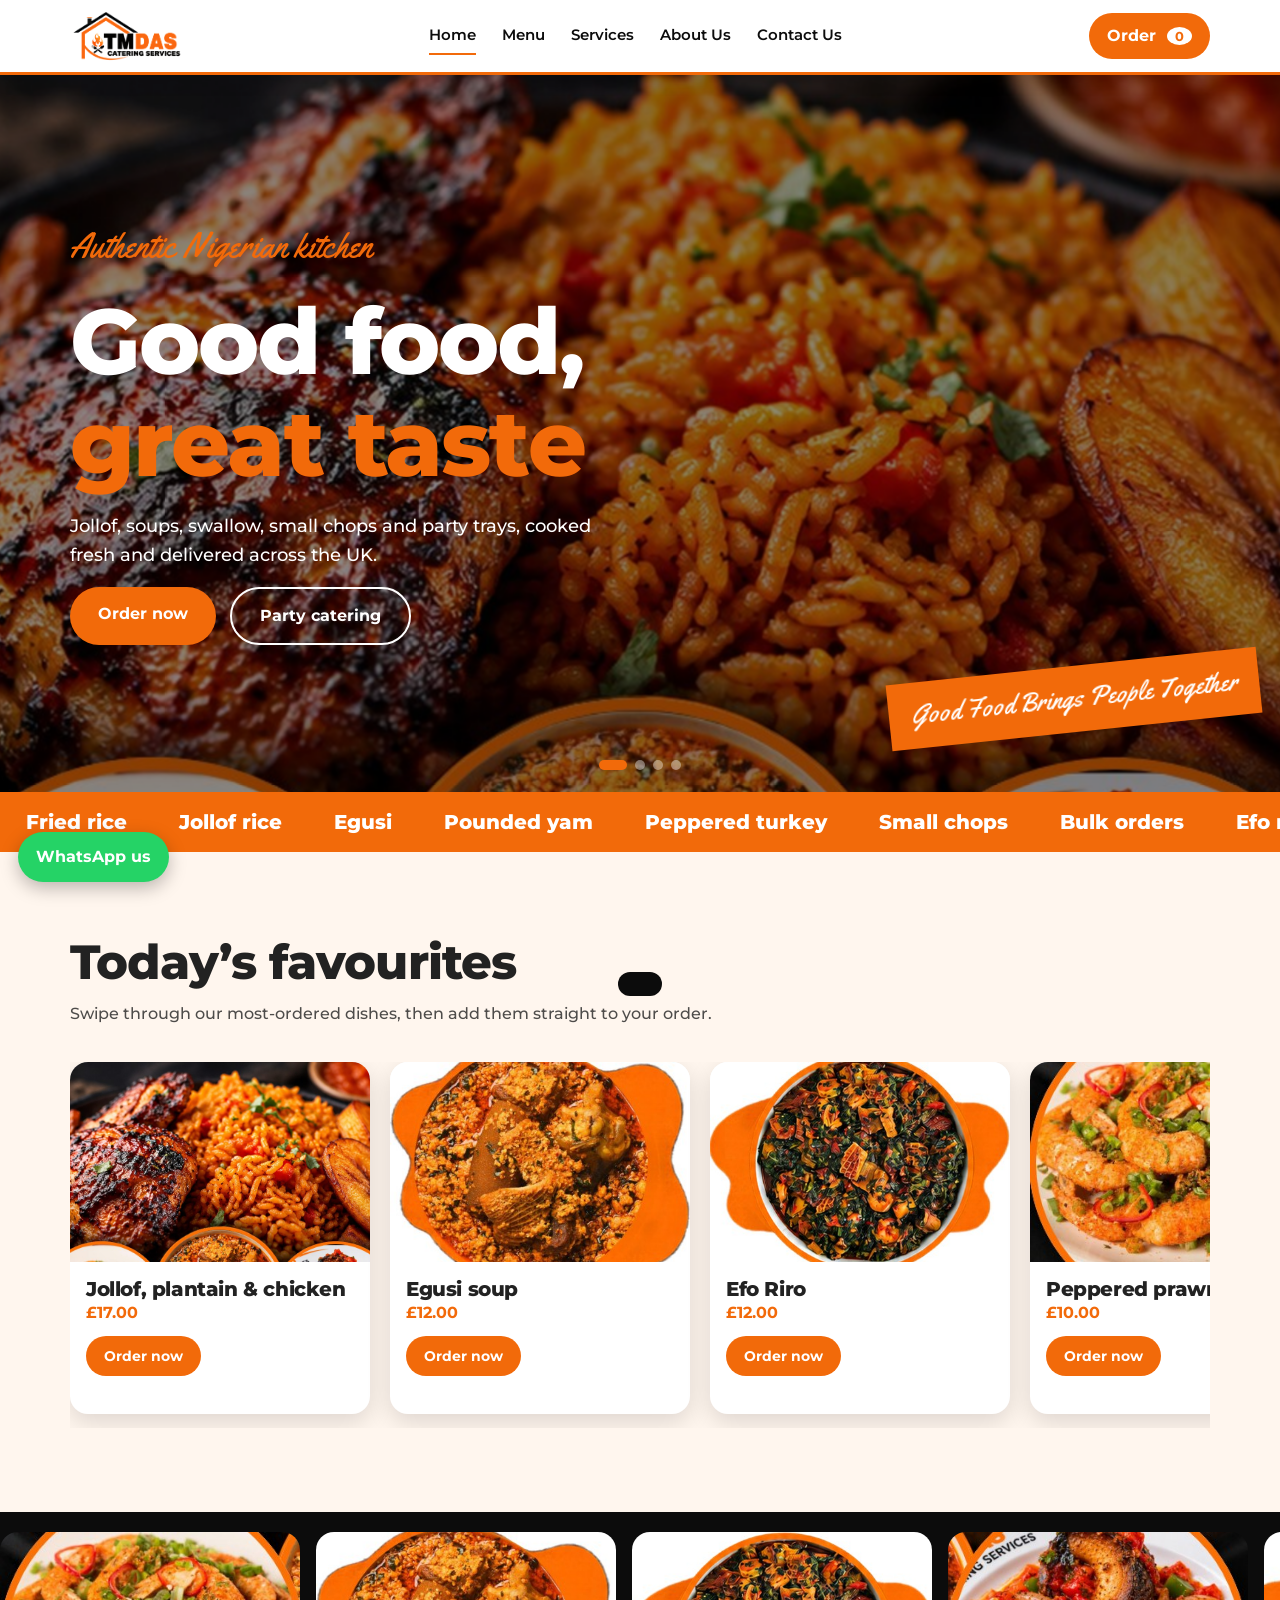
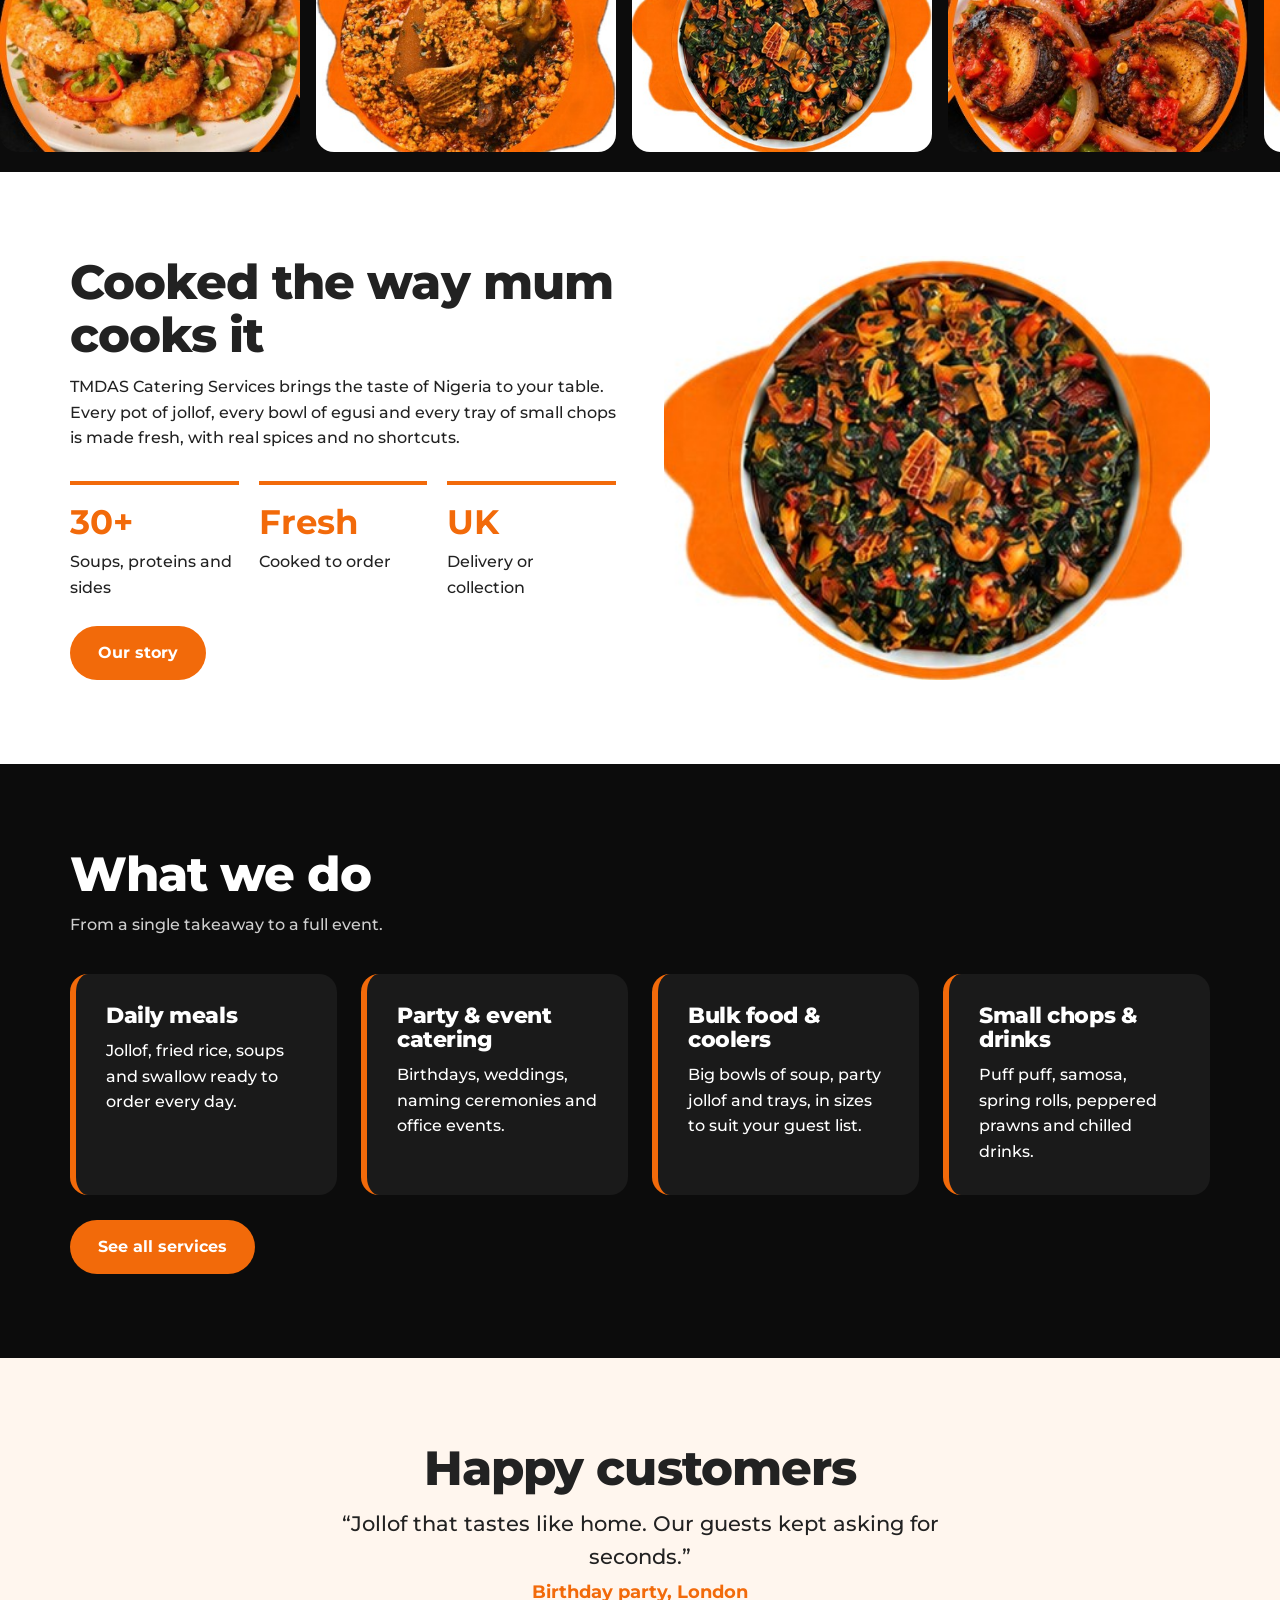
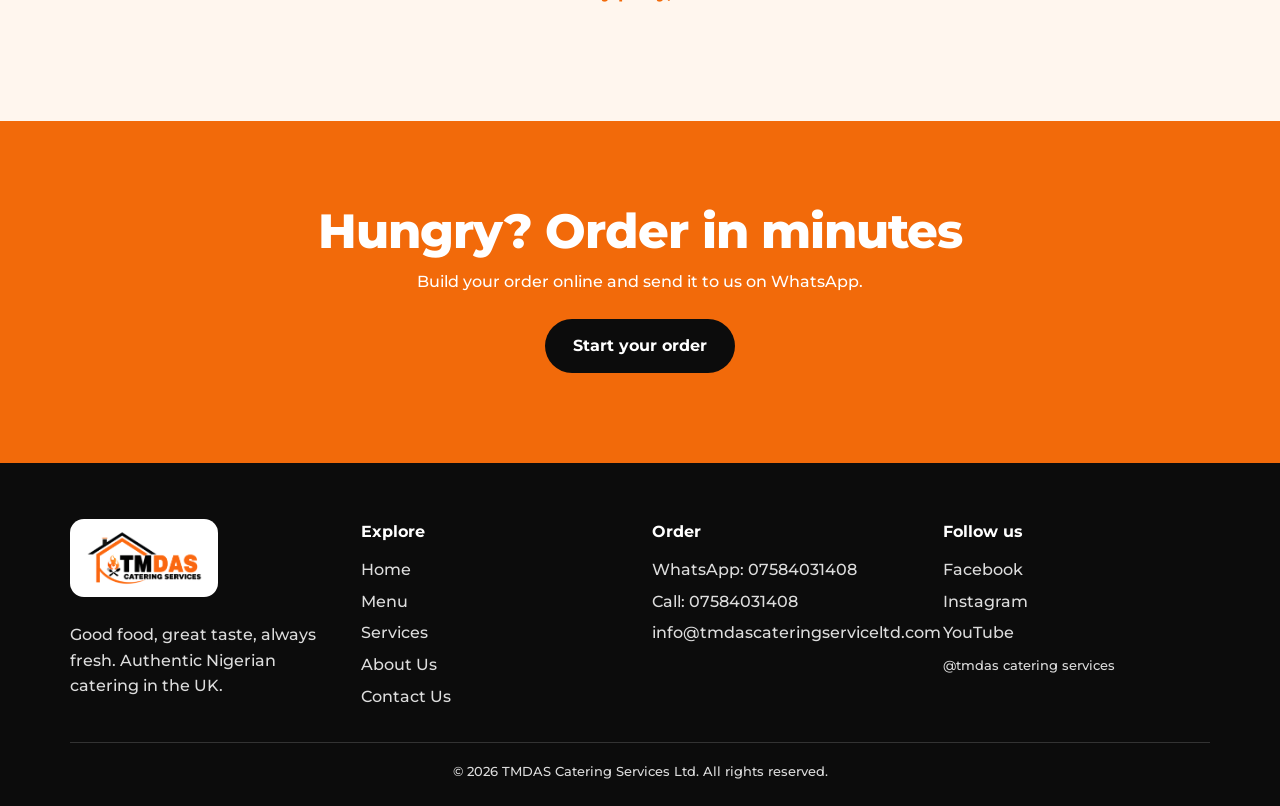
==== index.html @ b0fa71da "first commit" ====
<!DOCTYPE html><html lang="en-GB"><head><meta charset="utf-8"><meta name="viewport" content="width=device-width,initial-scale=1"><title>Authentic Nigerian Food & Catering | TMDAS Catering Services</title><meta name="description" content="TMDAS Catering Services: authentic Nigerian food, party catering and delivery in the UK. Order online via WhatsApp.">
<link rel="preconnect" href="https://fonts.googleapis.com"><link rel="preconnect" href="https://fonts.gstatic.com" crossorigin><link href="https://fonts.googleapis.com/css2?family=Montserrat:wght@500;600;700;800&family=Yellowtail&display=swap" rel="stylesheet"><link rel="icon" type="image/png" href="img/favicon.png"><link rel="stylesheet" href="css/style.css"></head><body data-page="index"><section class="hero"><div class="slide"><img src="img/jollof-chicken.jpg" alt="Jollof rice with grilled chicken and plantain"></div><div class="slide"><img src="img/jollof-plantain.jpg" alt="Jollof rice and fried plantain"></div><div class="slide"><img src="img/egusi-pounded.jpg" alt="Egusi soup"></div><div class="slide"><img src="img/pepper-prawns.jpg" alt="Peppered prawns"></div>
<div class="wrap txt"><span class="script" style="font-size:34px">Authentic Nigerian kitchen</span><h1>Good food, <em>great taste</em></h1><p>Jollof, soups, swallow, small chops and party trays, cooked fresh and delivered across the UK.</p><div class="cta"><a class="btn" href="menu.html">Order now</a><a class="btn ghost" href="services.html">Party catering</a></div></div><div class="brush">Good Food Brings People Together</div><div class="dots"></div></section>
<div class="marq"><div><span>Fried rice</span><span>Jollof rice</span><span>Egusi</span><span>Pounded yam</span><span>Peppered turkey</span><span>Small chops</span><span>Bulk orders</span><span>Efo riro</span><span>Asun</span><span>Puff puff</span></div></div>
<section class="sec cream"><div class="wrap"><h2>Today&rsquo;s favourites</h2><p class="lead">Swipe through our most-ordered dishes, then add them straight to your order.</p><div class="car"><div class="card"><img src="img/jollof-chicken.jpg" alt="Jollof, plantain & chicken" loading="lazy"><div><h3>Jollof, plantain & chicken</h3><b>£17.00</b><br><a class="btn" href="menu.html">Order now</a></div></div><div class="card"><img src="img/egusi.jpg" alt="Egusi soup" loading="lazy"><div><h3>Egusi soup</h3><b>£12.00</b><br><a class="btn" href="menu.html">Order now</a></div></div><div class="card"><img src="img/efo-riro.jpg" alt="Efo Riro" loading="lazy"><div><h3>Efo Riro</h3><b>£12.00</b><br><a class="btn" href="menu.html">Order now</a></div></div><div class="card"><img src="img/pepper-prawns.jpg" alt="Peppered prawn" loading="lazy"><div><h3>Peppered prawn</h3><b>£10.00</b><br><a class="btn" href="menu.html">Order now</a></div></div><div class="card"><img src="img/peppered-snail.jpg" alt="Peppered snail-style special" loading="lazy"><div><h3>Peppered snail-style special</h3><b>Ask us</b><br><a class="btn" href="menu.html">Order now</a></div></div><div class="card"><img src="img/pounded-yam.jpg" alt="Pounded yam & soup" loading="lazy"><div><h3>Pounded yam & soup</h3><b>from £4.00</b><br><a class="btn" href="menu.html">Order now</a></div></div><div class="card"><img src="img/egusi-pounded.jpg" alt="Egusi with swallow" loading="lazy"><div><h3>Egusi with swallow</h3><b>£12.00</b><br><a class="btn" href="menu.html">Order now</a></div></div></div></div></section>
<div class="strip"><div><img src="img/pepper-prawns.jpg" alt="Nigerian food" loading="lazy"><img src="img/egusi.jpg" alt="Nigerian food" loading="lazy"><img src="img/efo-riro.jpg" alt="Nigerian food" loading="lazy"><img src="img/peppered-snail.jpg" alt="Nigerian food" loading="lazy"><img src="img/pounded-yam.jpg" alt="Nigerian food" loading="lazy"><img src="img/egusi-pounded.jpg" alt="Nigerian food" loading="lazy"><img src="img/jollof-plantain.jpg" alt="Nigerian food" loading="lazy"></div></div>
<section class="sec"><div class="wrap split rev"><div><h2>Cooked the way mum cooks it</h2><p style="margin-bottom:16px">TMDAS Catering Services brings the taste of Nigeria to your table. Every pot of jollof, every bowl of egusi and every tray of small chops is made fresh, with real spices and no shortcuts.</p><div class="stats"><div><b>30+</b>Soups, proteins and sides</div><div><b>Fresh</b>Cooked to order</div><div><b>UK</b>Delivery or collection</div></div><br><a class="btn" href="about.html">Our story</a></div><img src="img/efo-riro.jpg" alt="Efo riro" loading="lazy"></div></section>
<section class="sec dark"><div class="wrap"><h2>What we do</h2><p class="lead">From a single takeaway to a full event.</p><div class="grid"><div class="svc rev"><h3>Daily meals</h3><p>Jollof, fried rice, soups and swallow ready to order every day.</p></div><div class="svc rev"><h3>Party & event catering</h3><p>Birthdays, weddings, naming ceremonies and office events.</p></div><div class="svc rev"><h3>Bulk food & coolers</h3><p>Big bowls of soup, party jollof and trays, in sizes to suit your guest list.</p></div><div class="svc rev"><h3>Small chops & drinks</h3><p>Puff puff, samosa, spring rolls, peppered prawns and chilled drinks.</p></div></div><br><a class="btn" href="services.html">See all services</a></div></section>
<section class="sec cream"><div class="wrap"><h2 style="text-align:center">Happy customers</h2><div class="quote" id="quote"></div></div></section>
<section class="sec" style="background:var(--or);color:#fff;text-align:center"><div class="wrap"><h2>Hungry? Order in minutes</h2><p class="lead" style="margin:0 auto 24px;opacity:1">Build your order online and send it to us on WhatsApp.</p><a class="btn" style="background:#0c0c0c" href="menu.html">Start your order</a></div></section><script src="js/menu-data.js"></script><script src="js/app.js"></script></body></html>
---- css/style.css ----
:root{--or:#f26a0a;--or2:#ff8a2b;--bk:#0c0c0c;--bk2:#1a1a1a;--wh:#fff;--cr:#fff6ee;--tx:#222;--r:18px}
*{box-sizing:border-box;margin:0;padding:0}
html{scroll-behavior:smooth}
body{font-family:'Montserrat',system-ui,sans-serif;color:var(--tx);background:var(--wh);line-height:1.6;font-weight:500}
img{max-width:100%;display:block}a{color:inherit;text-decoration:none}
h1,h2,h3{font-weight:800;line-height:1.1;letter-spacing:-.02em}
.script{font-family:'Yellowtail',cursive;color:var(--or);font-weight:400;letter-spacing:0}
.wrap{max-width:1180px;margin:0 auto;padding:0 20px}
.sec{padding:84px 0}.dark{background:var(--bk);color:var(--wh)}.cream{background:var(--cr)}
.sec h2{font-size:clamp(30px,5vw,48px);margin-bottom:12px}.sec .lead{max-width:60ch;opacity:.8;margin-bottom:36px}
.btn{display:inline-block;background:var(--or);color:#fff;padding:14px 28px;border-radius:50px;font-weight:700;border:0;cursor:pointer;font:inherit;font-weight:700;transition:transform .2s,background .2s}
.btn:hover{background:var(--or2);transform:translateY(-2px)}
.btn.ghost{background:transparent;border:2px solid #fff}.btn.ghost:hover{background:#fff;color:var(--bk)}
:focus-visible{outline:3px solid var(--or2);outline-offset:3px}
/* header */
header.top{position:sticky;top:0;z-index:50;background:rgba(12,12,12,.94);backdrop-filter:blur(8px);color:#fff}
header .wrap{display:flex;align-items:center;justify-content:space-between;height:72px}
.brand{font-weight:800;font-size:26px;letter-spacing:-.03em}.brand b{color:var(--or)}.brand small{display:block;font-size:9px;letter-spacing:.18em;margin-top:-4px}
nav.main{display:flex;gap:26px;font-weight:600;font-size:15px}
nav.main a{padding:6px 0;border-bottom:2px solid transparent}nav.main a:hover,nav.main a.on{border-color:var(--or)}
.cartbtn{position:relative;background:var(--or);border:0;color:#fff;border-radius:50px;padding:10px 18px;font:inherit;font-weight:700;cursor:pointer}
.cartbtn span{background:#fff;color:var(--or);border-radius:50%;padding:1px 8px;margin-left:6px;font-size:13px}
.burger{display:none;background:none;border:0;color:#fff;font-size:28px;cursor:pointer}
@media(max-width:820px){.burger{display:block}nav.main{position:absolute;top:72px;left:0;right:0;background:var(--bk);flex-direction:column;padding:18px 24px;display:none}nav.main.open{display:flex}}
/* hero slider */
.hero{position:relative;height:min(88vh,720px);min-height:480px;overflow:hidden;background:var(--bk);color:#fff}
.slide{position:absolute;inset:0;opacity:0;transition:opacity .8s}
.slide.on{opacity:1}.slide img{width:100%;height:100%;object-fit:cover;filter:brightness(.55)}
.slide.on img{animation:kb 5s ease-out forwards}
@keyframes kb{from{transform:scale(1)}to{transform:scale(1.14)}}
.hero .txt{position:absolute;inset:0;display:flex;flex-direction:column;justify-content:center;align-items:flex-start;gap:18px}
.hero h1{font-size:clamp(40px,8vw,92px);max-width:12ch}.hero h1 em{font-style:normal;color:var(--or)}
.hero p{max-width:46ch;font-size:18px}
.hero .cta{display:flex;gap:14px;flex-wrap:wrap}
.dots{position:absolute;bottom:22px;left:50%;transform:translateX(-50%);display:flex;gap:8px}
.dots i{width:10px;height:10px;border-radius:50%;background:#fff6;cursor:pointer}.dots i.on{background:var(--or);width:28px;border-radius:6px}
.brush{position:absolute;right:20px;bottom:60px;transform:rotate(-6deg);background:var(--or);color:#fff;padding:12px 22px;font-family:'Yellowtail',cursive;font-size:26px}
@media(max-width:700px){.brush{display:none}}
/* marquee + carousel */
.marq{overflow:hidden;background:var(--or);padding:14px 0;color:#fff;font-weight:800;font-size:20px;white-space:nowrap}
.marq div{display:inline-block;animation:mv 18s linear infinite}.marq span{margin:0 26px}
@keyframes mv{to{transform:translateX(-50%)}}
.strip{overflow:hidden;background:var(--bk);padding:20px 0}
.strip div{display:flex;gap:16px;width:max-content;animation:mv 28s linear infinite}
.strip img{height:220px;width:300px;object-fit:cover;border-radius:var(--r)}
.strip:hover div,.marq:hover div{animation-play-state:paused}
.car{display:flex;gap:20px;overflow-x:auto;scroll-snap-type:x mandatory;padding-bottom:14px;scrollbar-width:thin}
.card{flex:0 0 min(300px,80%);scroll-snap-align:start;background:#fff;color:var(--tx);border-radius:var(--r);overflow:hidden;box-shadow:0 8px 24px #0002}
.card img{height:200px;width:100%;object-fit:cover}.card div{padding:16px}.card h3{font-size:20px}.card b{color:var(--or)}
.card .btn{margin-top:10px;padding:9px 18px;font-size:14px}
/* grids */
.grid{display:grid;grid-template-columns:repeat(auto-fit,minmax(250px,1fr));gap:24px}
.svc{padding:30px;border-radius:var(--r);background:#fff;border-left:6px solid var(--or);box-shadow:0 6px 20px #0001}
.svc h3{margin-bottom:10px;font-size:22px}
.dark .svc{background:var(--bk2);box-shadow:none}
.split{display:grid;grid-template-columns:1fr 1fr;gap:48px;align-items:center}
.split img{border-radius:var(--r);width:100%;height:100%;max-height:460px;object-fit:cover}
@media(max-width:800px){.split{grid-template-columns:1fr}}
.stats{display:grid;grid-template-columns:repeat(auto-fit,minmax(150px,1fr));gap:20px;margin-top:30px}
.stats div{border-top:4px solid var(--or);padding-top:10px}.stats b{font-size:34px;display:block;color:var(--or)}
.quote{min-height:130px;text-align:center;max-width:700px;margin:0 auto;font-size:21px;transition:opacity .4s}
.pagehead{background:var(--bk);color:#fff;padding:70px 0 50px;text-align:center;border-bottom:6px solid var(--or)}
.pagehead h1{font-size:clamp(36px,7vw,64px)}
/* menu */
.tabs{position:sticky;top:72px;z-index:20;background:#fff;box-shadow:0 4px 12px #0001;overflow-x:auto;white-space:nowrap}
.tabs .wrap{display:flex;gap:8px;padding:12px 20px}
.tabs a{padding:8px 18px;border-radius:50px;font-weight:700;font-size:14px;background:#f1f1f1}.tabs a:hover{background:var(--or);color:#fff}
.mcat{scroll-margin-top:140px;margin-bottom:56px}.mcat h2{color:var(--or);font-size:34px;margin-bottom:20px}
.items{display:grid;grid-template-columns:repeat(auto-fill,minmax(320px,1fr));gap:16px}
.item{display:flex;justify-content:space-between;gap:14px;padding:18px;border:1px solid #eee;border-radius:14px;background:#fff;transition:box-shadow .2s}
.item:hover{box-shadow:0 8px 22px #0002}.item h3{font-size:18px}.item p{font-size:14px;opacity:.7;margin-top:4px}
.item .pr{font-weight:800;color:var(--or);white-space:nowrap}.item .add{text-align:right;display:flex;flex-direction:column;gap:8px;align-items:flex-end}
.item select{padding:5px;border-radius:8px;border:1px solid #ccc;font:inherit;font-size:13px}
.item .btn{padding:8px 16px;font-size:14px}.tag{font-size:11px;background:#000;color:#fff;border-radius:4px;padding:1px 6px;margin-left:6px;vertical-align:middle}
/* cart drawer */
.ov{position:fixed;inset:0;background:#0008;opacity:0;pointer-events:none;transition:opacity .3s;z-index:90}.ov.on{opacity:1;pointer-events:auto}
.drawer{position:fixed;top:0;right:0;height:100%;width:min(440px,100%);background:#fff;z-index:100;transform:translateX(100%);transition:transform .35s;display:flex;flex-direction:column}
.drawer.on{transform:none}.drawer header{display:flex;justify-content:space-between;align-items:center;padding:18px 20px;background:var(--bk);color:#fff}
.drawer header button{background:none;border:0;color:#fff;font-size:28px;cursor:pointer}
.dbody{flex:1;overflow-y:auto;padding:16px 20px}
.ci{padding:12px 0;border-bottom:1px solid #eee}.ci .row{display:flex;justify-content:space-between;gap:10px;font-weight:700}
.qty{display:inline-flex;align-items:center;gap:10px;margin:8px 0}.qty button{width:30px;height:30px;border-radius:50%;border:1px solid var(--or);background:#fff;color:var(--or);font-weight:800;cursor:pointer}
.ci input[type=text],.f input,.f textarea,.f select{width:100%;padding:10px 12px;border:1px solid #ccc;border-radius:10px;font:inherit;font-size:14px}
.rm{background:none;border:0;color:#b00;cursor:pointer;font:inherit;font-size:13px;margin-left:12px}
.dfoot{padding:16px 20px;border-top:1px solid #eee;background:#fafafa}
.tot{display:flex;justify-content:space-between;font-size:14px}.tot.g{font-size:20px;font-weight:800;margin-top:6px}
.f{display:grid;gap:10px;margin:12px 0}.f label{font-size:13px;font-weight:700}
.seg{display:grid;grid-template-columns:1fr 1fr;gap:8px}.seg label{border:2px solid #ddd;border-radius:10px;padding:8px;text-align:center;cursor:pointer;font-weight:700}
.seg input{display:none}.seg label:has(input:checked){border-color:var(--or);background:#fff1e6}
.empty{text-align:center;padding:50px 10px;opacity:.7}
.toast{position:fixed;bottom:24px;left:50%;transform:translate(-50%,120px);background:var(--bk);color:#fff;padding:12px 22px;border-radius:50px;z-index:120;transition:transform .3s}.toast.on{transform:translate(-50%,0)}
.fab{position:fixed;left:18px;bottom:18px;z-index:60;background:#25d366;color:#fff;border-radius:50px;padding:12px 18px;font-weight:700;box-shadow:0 6px 18px #0004}
.backtop{position:fixed;right:18px;bottom:18px;z-index:60;width:48px;height:48px;border:0;border-radius:50%;background:var(--or);color:#fff;font:inherit;font-size:25px;font-weight:800;line-height:1;box-shadow:0 6px 18px #0004;cursor:pointer;opacity:0;visibility:hidden;transform:translateY(10px);transition:opacity .2s,transform .2s,background .2s,visibility .2s}
.backtop.on{opacity:1;visibility:visible;transform:none}
.backtop:hover{background:var(--or2)}
/* footer */
footer{background:var(--bk);color:#ddd;padding:56px 0 24px;border-top:6px solid var(--or)}
footer .grid{margin-bottom:30px}footer h4{color:#fff;margin-bottom:10px}footer a{display:block;padding:3px 0}footer a:hover{color:var(--or)}
.copy{border-top:1px solid #333;padding-top:18px;font-size:13px;text-align:center}
.rev{opacity:0;transform:translateY(24px);transition:.7s}.rev.on{opacity:1;transform:none}
@media(prefers-reduced-motion:reduce){*{animation:none!important;transition:none!important}.rev{opacity:1;transform:none}html{scroll-behavior:auto}}

.ci{padding:10px 0}.qty{margin:6px 0 0}.qty button{width:28px;height:28px}
.ci input[type=text]{margin-top:6px;padding:8px 10px}
.dfoot{padding:12px 16px}.dbody{padding:10px 16px}
.seg{margin-bottom:8px}.seg label{padding:6px}
.f.c{grid-template-columns:1fr 1fr;gap:8px;margin:0}.f.c .full{grid-column:1/-1}
.f input,.f textarea{padding:9px 11px}.f textarea{resize:none}
.small{font-size:12px;margin-top:4px;opacity:.8}
.tot.g{font-size:19px}

/* cart items: compact, no wasted space */
.drawer{height:100vh;height:100dvh}
.ci{padding:9px 0}.ci .row{align-items:baseline;font-size:15px;line-height:1.25}.ci .row small{font-weight:600;opacity:.6}
.qty{display:flex;align-items:center;justify-content:space-between;gap:8px;margin:7px 0 0}
.step{display:inline-flex;align-items:center;border:1.5px solid #e4e4e4;border-radius:50px;padding:2px}
.step button{width:28px;height:28px;border:0;border-radius:50%;background:#fff;color:var(--or);font-size:18px;font-weight:800;line-height:1;cursor:pointer}
.step button:hover{background:var(--or);color:#fff}.step b{min-width:26px;text-align:center;font-size:14px}
.ia{display:flex;gap:6px}
.pill{display:inline-flex;align-items:center;gap:5px;padding:6px 12px;border-radius:50px;font:inherit;font-size:12px;font-weight:700;line-height:1;cursor:pointer;background:#fff;border:1.5px solid;transition:background .2s,color .2s}
.pill svg{pointer-events:none}
.pill.note{color:var(--or);border-color:var(--or)}.pill.note:hover{background:var(--or);color:#fff}
.pill.del{color:#c0392b;border-color:#ebb9b3}.pill.del:hover{background:#c0392b;border-color:#c0392b;color:#fff}
.drawer header .hclr{font-size:12px;font-weight:700;border:1.5px solid #fff5;border-radius:50px;padding:5px 11px;color:#fff;opacity:.85}.drawer header .hclr:hover{background:#fff;color:var(--bk)}
.tot.sm{font-size:13px;opacity:.85}
.dbody{scrollbar-width:thin}

/* single-row cart items, auto-tighten so nothing needs scrolling */
.drawer{width:min(480px,100%)}.dbody{overflow-x:hidden}
.r1{display:flex;align-items:center;gap:8px}
.nm{flex:1;min-width:0;font-weight:700;font-size:14px;line-height:1.25;overflow-wrap:anywhere}.nm small{font-weight:600;opacity:.6}
.pr2{min-width:52px;text-align:right;font-size:14px}
.step button{width:26px;height:26px;font-size:17px}.step b{min-width:22px}
.ib{flex:none;width:30px;height:30px;border-radius:50%;display:grid;place-items:center;background:#fff;border:1.5px solid;cursor:pointer;transition:background .2s,color .2s}
.ib svg{pointer-events:none}
.ib.note{color:var(--or);border-color:var(--or)}.ib.note:hover{background:var(--or);color:#fff}
.ib.del{color:#c0392b;border-color:#ebb9b3}.ib.del:hover{background:#c0392b;border-color:#c0392b;color:#fff}
.ci{padding:8px 0}
.t1 .ci{padding:5px 0}.t1 .dfoot{padding:8px 14px}.t1 .dbody{padding:6px 14px}.t1 .seg{margin-bottom:5px}.t1 .seg label{padding:4px;font-size:13px}.t1 .btn{padding:10px 20px!important}.t1 .tot.g{font-size:17px}.t1 .nm{font-size:13px}
.t2 .ci{padding:2px 0}.t2 .ib{width:26px;height:26px}.t2 .step button{width:22px;height:22px;font-size:15px}.t2 .nm,.t2 .pr2{font-size:12px}.t2 .small{display:none}.t2 .drawer header,.t2 header{padding:10px 14px}

/* logo header */
header.top{background:#fff;color:var(--bk);box-shadow:0 3px 0 var(--or),0 6px 18px #0002}
.brand img{height:54px;width:auto}
footer .brand img{height:70px;margin-bottom:6px}
.burger{color:var(--bk)}
@media(max-width:820px){nav.main{background:#fff;box-shadow:0 12px 18px #0002}.brand img{height:46px}}

footer .flogo{display:inline-block;background:#fff;border-radius:14px;padding:8px 14px;margin-bottom:10px}
footer .flogo img{height:62px;margin:0}
.brand img{height:58px}
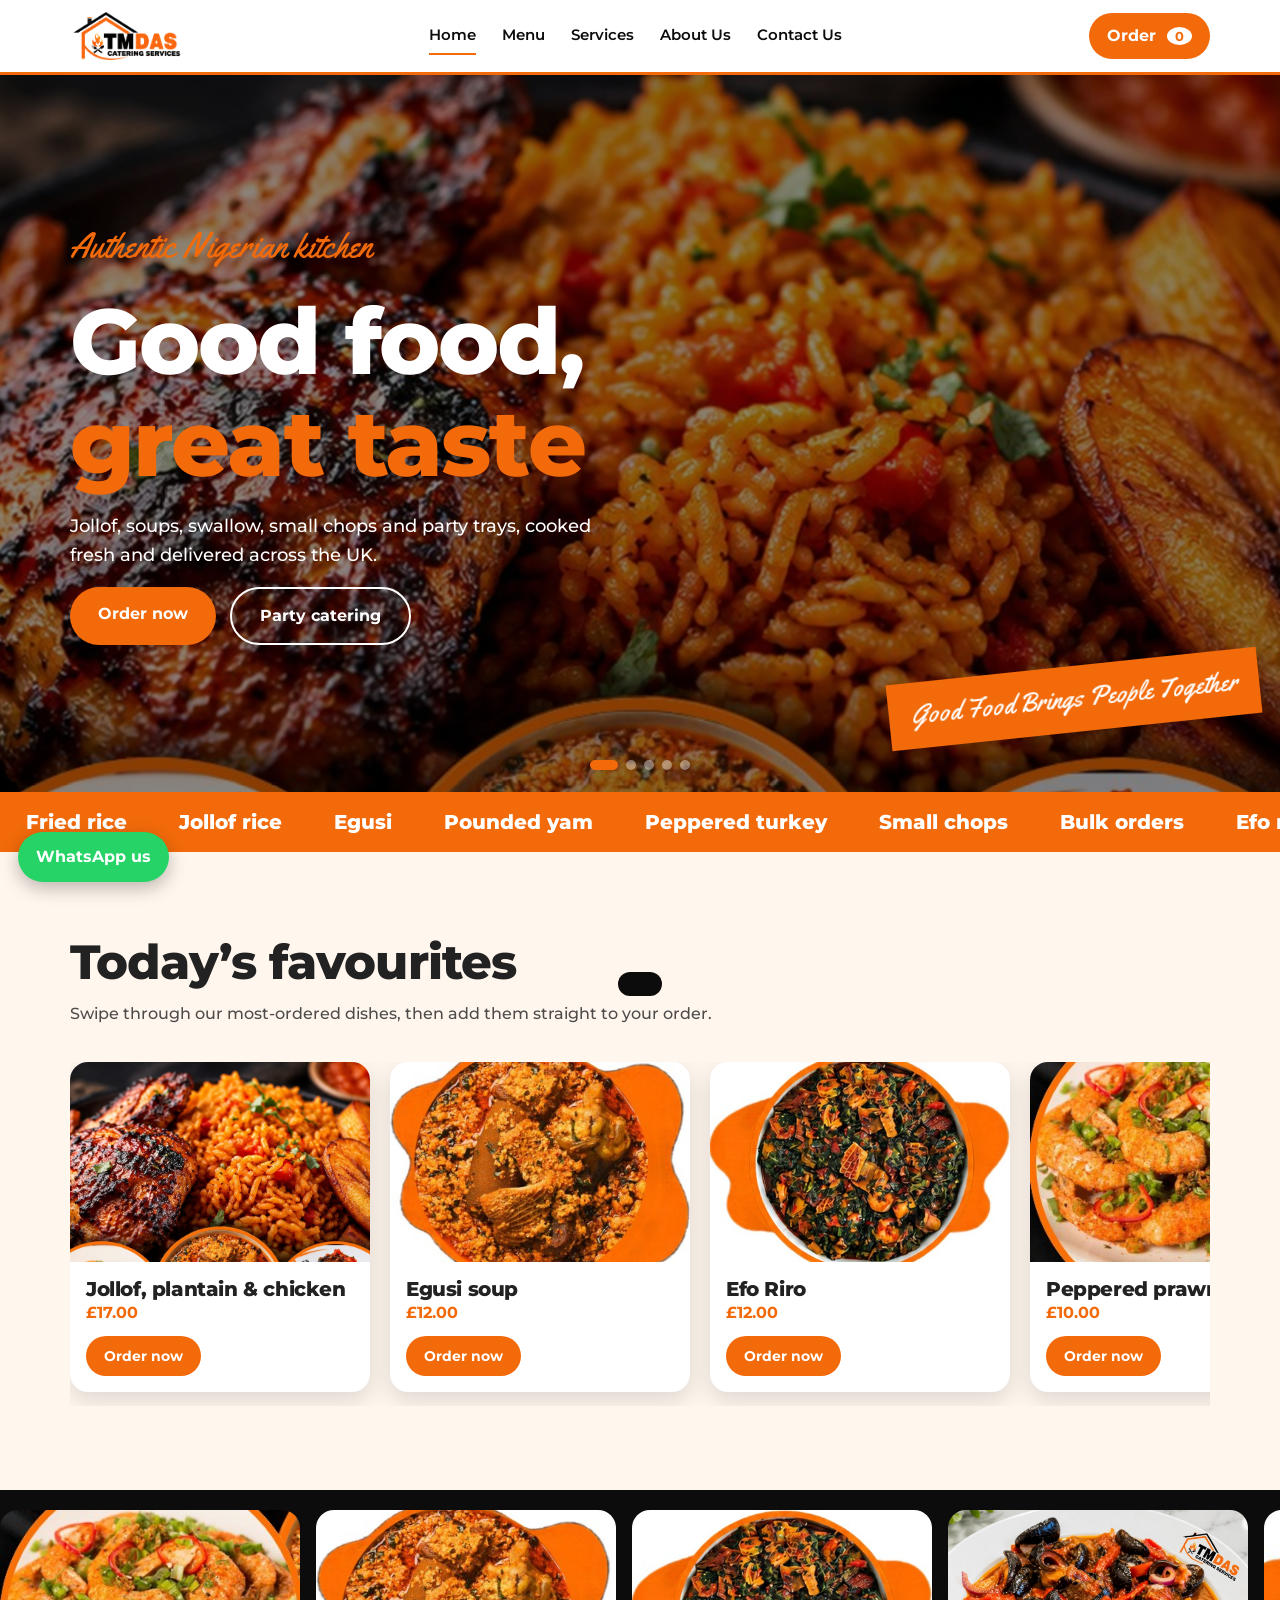
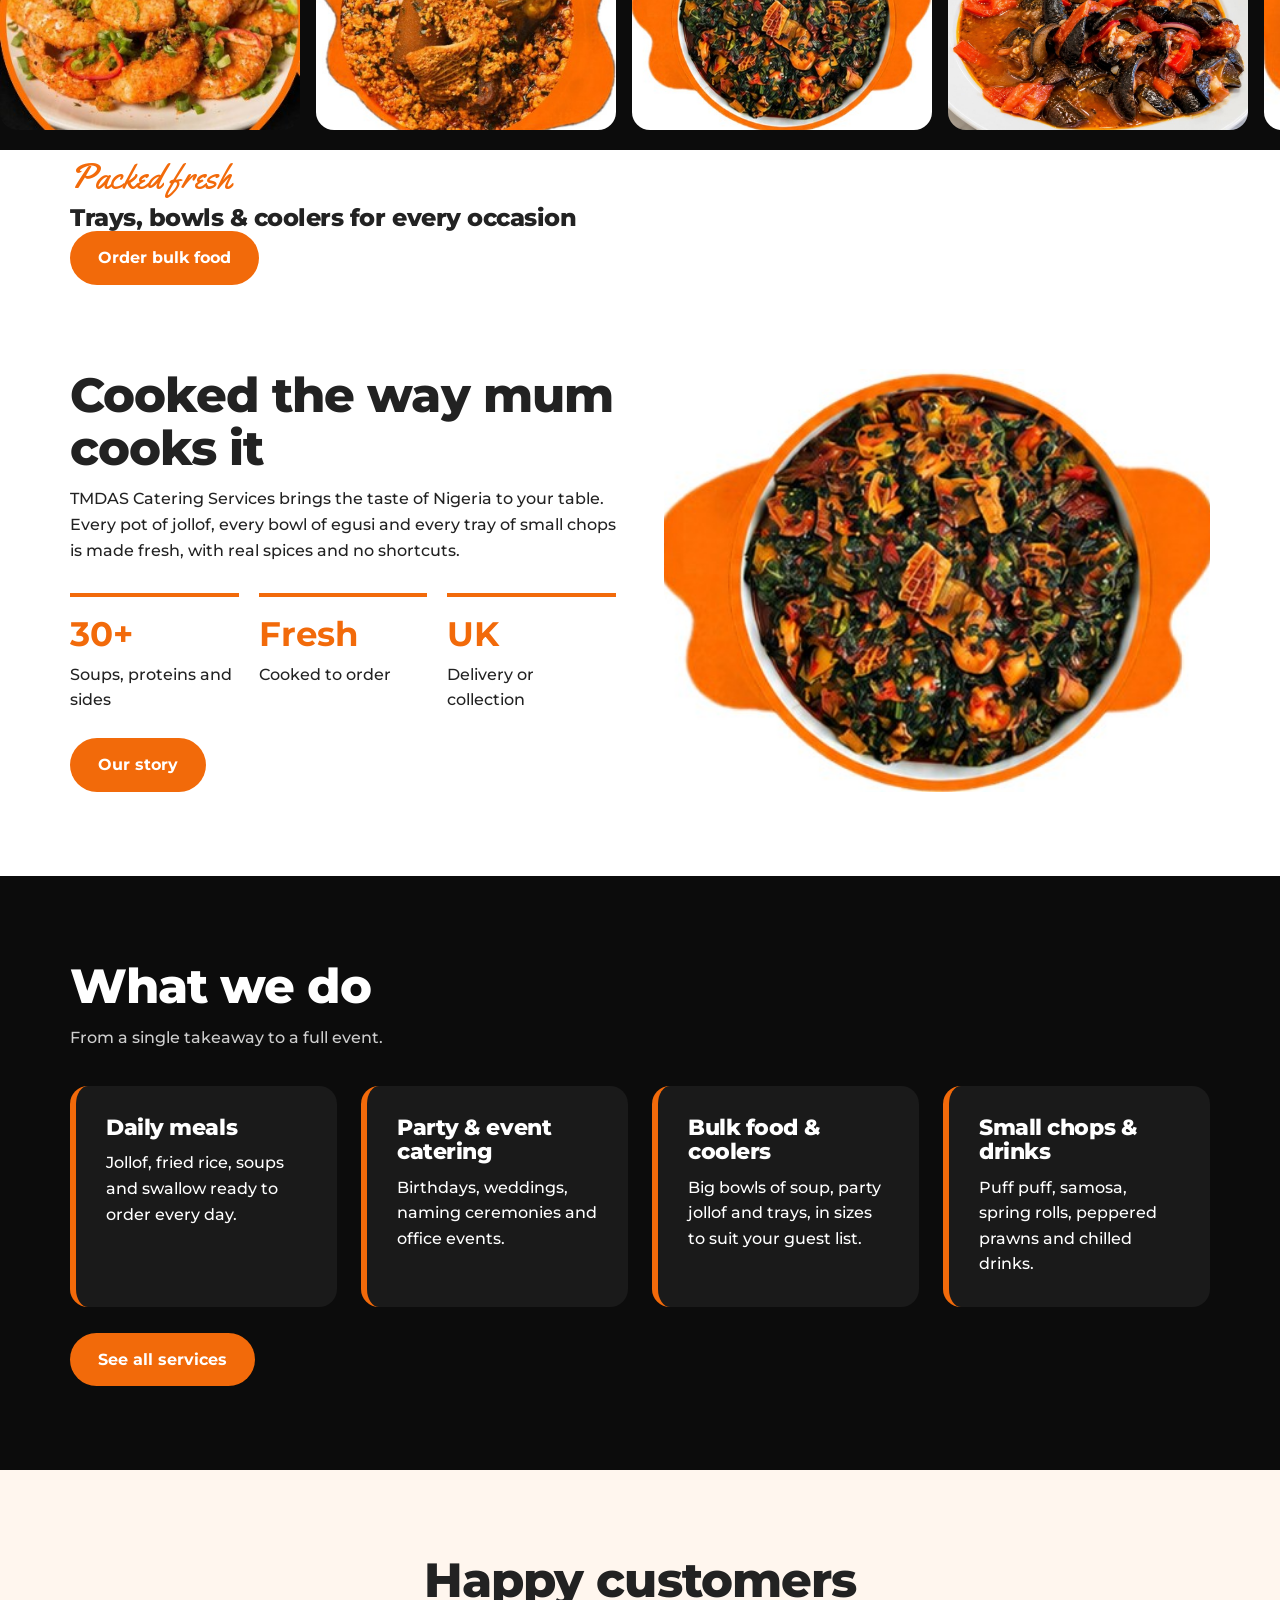
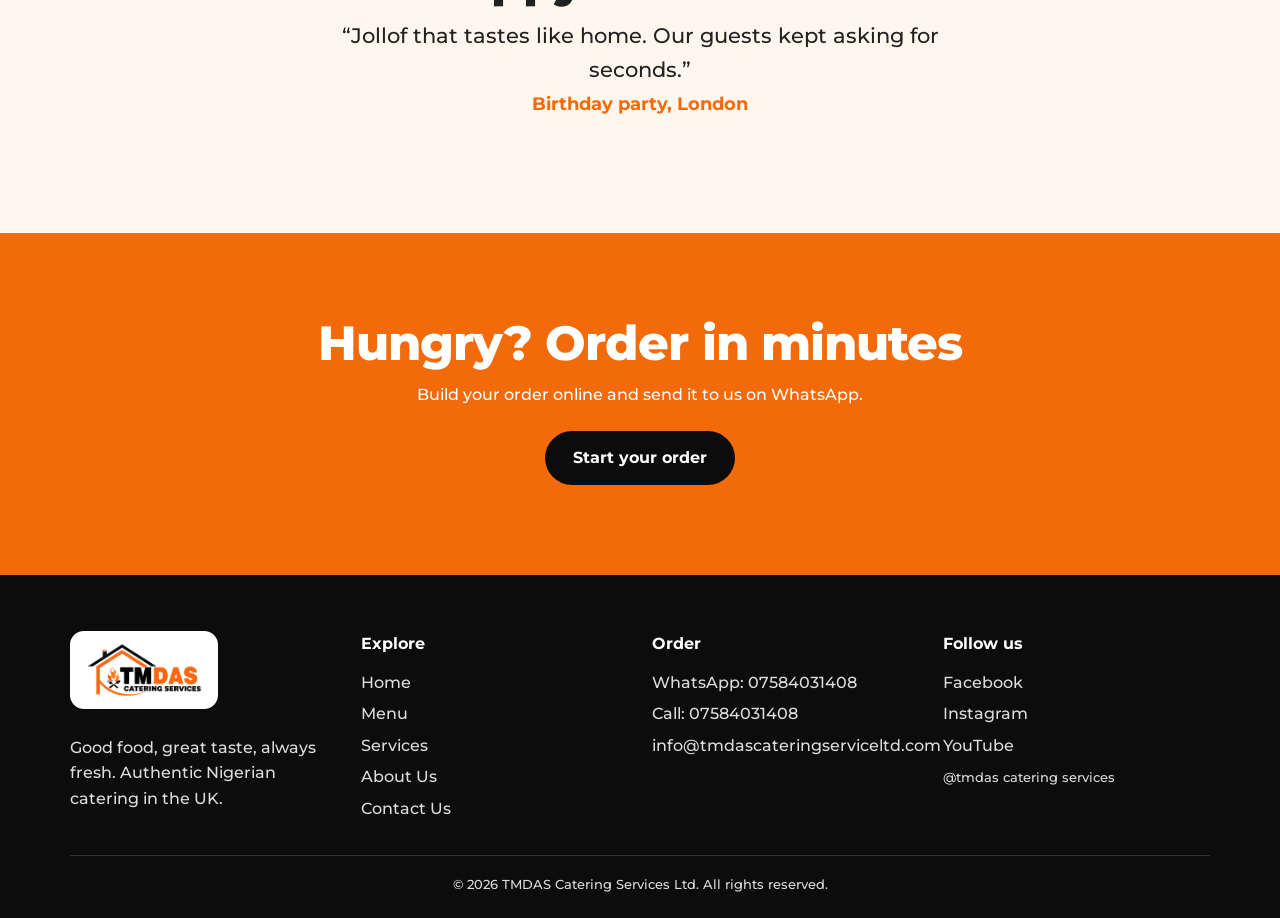
==== commit ca54ddfb: "Add files via upload" ====
--- a/index.html
+++ b/index.html
@@ -1,10 +1,10 @@
 <!DOCTYPE html><html lang="en-GB"><head><meta charset="utf-8"><meta name="viewport" content="width=device-width,initial-scale=1"><title>Authentic Nigerian Food & Catering | TMDAS Catering Services</title><meta name="description" content="TMDAS Catering Services: authentic Nigerian food, party catering and delivery in the UK. Order online via WhatsApp.">
-<link rel="preconnect" href="https://fonts.googleapis.com"><link rel="preconnect" href="https://fonts.gstatic.com" crossorigin><link href="https://fonts.googleapis.com/css2?family=Montserrat:wght@500;600;700;800&family=Yellowtail&display=swap" rel="stylesheet"><link rel="icon" type="image/png" href="img/favicon.png"><link rel="stylesheet" href="css/style.css"></head><body data-page="index"><section class="hero"><div class="slide"><img src="img/jollof-chicken.jpg" alt="Jollof rice with grilled chicken and plantain"></div><div class="slide"><img src="img/jollof-plantain.jpg" alt="Jollof rice and fried plantain"></div><div class="slide"><img src="img/egusi-pounded.jpg" alt="Egusi soup"></div><div class="slide"><img src="img/pepper-prawns.jpg" alt="Peppered prawns"></div>
+<link rel="preconnect" href="https://fonts.googleapis.com"><link rel="preconnect" href="https://fonts.gstatic.com" crossorigin><link href="https://fonts.googleapis.com/css2?family=Montserrat:wght@500;600;700;800&family=Yellowtail&display=swap" rel="stylesheet"><link rel="icon" type="image/png" href="img/favicon.png"><link rel="stylesheet" href="css/style.css"></head><body data-page="index"><section class="hero"><div class="slide"><img src="img/jollof-chicken.jpg" alt="Jollof rice with grilled chicken and plantain"></div><div class="slide"><img src="img/jollof-plantain.jpg" alt="Jollof rice and fried plantain"></div><div class="slide"><img src="img/food-spread.jpg" alt="Trays of Nigerian jollof rice, fried rice, efo riro and peppered meat"></div><div class="slide"><img src="img/egusi-pounded.jpg" alt="Egusi soup"></div><div class="slide"><img src="img/pepper-prawns.jpg" alt="Peppered prawns"></div>
 <div class="wrap txt"><span class="script" style="font-size:34px">Authentic Nigerian kitchen</span><h1>Good food, <em>great taste</em></h1><p>Jollof, soups, swallow, small chops and party trays, cooked fresh and delivered across the UK.</p><div class="cta"><a class="btn" href="menu.html">Order now</a><a class="btn ghost" href="services.html">Party catering</a></div></div><div class="brush">Good Food Brings People Together</div><div class="dots"></div></section>
 <div class="marq"><div><span>Fried rice</span><span>Jollof rice</span><span>Egusi</span><span>Pounded yam</span><span>Peppered turkey</span><span>Small chops</span><span>Bulk orders</span><span>Efo riro</span><span>Asun</span><span>Puff puff</span></div></div>
-<section class="sec cream"><div class="wrap"><h2>Today&rsquo;s favourites</h2><p class="lead">Swipe through our most-ordered dishes, then add them straight to your order.</p><div class="car"><div class="card"><img src="img/jollof-chicken.jpg" alt="Jollof, plantain & chicken" loading="lazy"><div><h3>Jollof, plantain & chicken</h3><b>£17.00</b><br><a class="btn" href="menu.html">Order now</a></div></div><div class="card"><img src="img/egusi.jpg" alt="Egusi soup" loading="lazy"><div><h3>Egusi soup</h3><b>£12.00</b><br><a class="btn" href="menu.html">Order now</a></div></div><div class="card"><img src="img/efo-riro.jpg" alt="Efo Riro" loading="lazy"><div><h3>Efo Riro</h3><b>£12.00</b><br><a class="btn" href="menu.html">Order now</a></div></div><div class="card"><img src="img/pepper-prawns.jpg" alt="Peppered prawn" loading="lazy"><div><h3>Peppered prawn</h3><b>£10.00</b><br><a class="btn" href="menu.html">Order now</a></div></div><div class="card"><img src="img/peppered-snail.jpg" alt="Peppered snail-style special" loading="lazy"><div><h3>Peppered snail-style special</h3><b>Ask us</b><br><a class="btn" href="menu.html">Order now</a></div></div><div class="card"><img src="img/pounded-yam.jpg" alt="Pounded yam & soup" loading="lazy"><div><h3>Pounded yam & soup</h3><b>from £4.00</b><br><a class="btn" href="menu.html">Order now</a></div></div><div class="card"><img src="img/egusi-pounded.jpg" alt="Egusi with swallow" loading="lazy"><div><h3>Egusi with swallow</h3><b>£12.00</b><br><a class="btn" href="menu.html">Order now</a></div></div></div></div></section>
+<section class="sec cream"><div class="wrap"><h2>Today&rsquo;s favourites</h2><p class="lead">Swipe through our most-ordered dishes, then add them straight to your order.</p><div class="car"><div class="card"><img src="img/jollof-chicken.jpg" alt="Jollof, plantain & chicken" loading="lazy"><div><h3>Jollof, plantain & chicken</h3><b>£17.00</b><br><a class="btn" href="menu.html">Order now</a></div></div><div class="card"><img src="img/egusi.jpg" alt="Egusi soup" loading="lazy"><div><h3>Egusi soup</h3><b>£12.00</b><br><a class="btn" href="menu.html">Order now</a></div></div><div class="card"><img src="img/efo-riro.jpg" alt="Efo Riro" loading="lazy"><div><h3>Efo Riro</h3><b>£12.00</b><br><a class="btn" href="menu.html">Order now</a></div></div><div class="card"><img src="img/pepper-prawns.jpg" alt="Peppered prawn" loading="lazy"><div><h3>Peppered prawn</h3><b>£10.00</b><br><a class="btn" href="menu.html">Order now</a></div></div><div class="card"><img src="img/peppered-snail.jpg" alt="Peppered Snail" loading="lazy"><div><h3>Peppered Snail</h3><b>Ask us</b><br><a class="btn" href="menu.html">Order now</a></div></div><div class="card"><img src="img/pounded-yam.jpg" alt="Pounded yam & soup" loading="lazy"><div><h3>Pounded yam & soup</h3><b>from £4.00</b><br><a class="btn" href="menu.html">Order now</a></div></div><div class="card"><img src="img/egusi-pounded.jpg" alt="Egusi with swallow" loading="lazy"><div><h3>Egusi with swallow</h3><b>£12.00</b><br><a class="btn" href="menu.html">Order now</a></div></div></div></div></section>
 <div class="strip"><div><img src="img/pepper-prawns.jpg" alt="Nigerian food" loading="lazy"><img src="img/egusi.jpg" alt="Nigerian food" loading="lazy"><img src="img/efo-riro.jpg" alt="Nigerian food" loading="lazy"><img src="img/peppered-snail.jpg" alt="Nigerian food" loading="lazy"><img src="img/pounded-yam.jpg" alt="Nigerian food" loading="lazy"><img src="img/egusi-pounded.jpg" alt="Nigerian food" loading="lazy"><img src="img/jollof-plantain.jpg" alt="Nigerian food" loading="lazy"></div></div>
-<section class="sec"><div class="wrap split rev"><div><h2>Cooked the way mum cooks it</h2><p style="margin-bottom:16px">TMDAS Catering Services brings the taste of Nigeria to your table. Every pot of jollof, every bowl of egusi and every tray of small chops is made fresh, with real spices and no shortcuts.</p><div class="stats"><div><b>30+</b>Soups, proteins and sides</div><div><b>Fresh</b>Cooked to order</div><div><b>UK</b>Delivery or collection</div></div><br><a class="btn" href="about.html">Our story</a></div><img src="img/efo-riro.jpg" alt="Efo riro" loading="lazy"></div></section>
+<section class="band"><div class="wrap"><span class="script" style="font-size:34px">Packed fresh</span><h2>Trays, bowls &amp; coolers for every occasion</h2><a class="btn" href="menu.html#bulk">Order bulk food</a></div></section><section class="sec"><div class="wrap split rev"><div><h2>Cooked the way mum cooks it</h2><p style="margin-bottom:16px">TMDAS Catering Services brings the taste of Nigeria to your table. Every pot of jollof, every bowl of egusi and every tray of small chops is made fresh, with real spices and no shortcuts.</p><div class="stats"><div><b>30+</b>Soups, proteins and sides</div><div><b>Fresh</b>Cooked to order</div><div><b>UK</b>Delivery or collection</div></div><br><a class="btn" href="about.html">Our story</a></div><img src="img/efo-riro.jpg" alt="Efo riro" loading="lazy"></div></section>
 <section class="sec dark"><div class="wrap"><h2>What we do</h2><p class="lead">From a single takeaway to a full event.</p><div class="grid"><div class="svc rev"><h3>Daily meals</h3><p>Jollof, fried rice, soups and swallow ready to order every day.</p></div><div class="svc rev"><h3>Party & event catering</h3><p>Birthdays, weddings, naming ceremonies and office events.</p></div><div class="svc rev"><h3>Bulk food & coolers</h3><p>Big bowls of soup, party jollof and trays, in sizes to suit your guest list.</p></div><div class="svc rev"><h3>Small chops & drinks</h3><p>Puff puff, samosa, spring rolls, peppered prawns and chilled drinks.</p></div></div><br><a class="btn" href="services.html">See all services</a></div></section>
 <section class="sec cream"><div class="wrap"><h2 style="text-align:center">Happy customers</h2><div class="quote" id="quote"></div></div></section>
 <section class="sec" style="background:var(--or);color:#fff;text-align:center"><div class="wrap"><h2>Hungry? Order in minutes</h2><p class="lead" style="margin:0 auto 24px;opacity:1">Build your order online and send it to us on WhatsApp.</p><a class="btn" style="background:#0c0c0c" href="menu.html">Start your order</a></div></section><script src="js/menu-data.js"></script><script src="js/app.js"></script></body></html>
